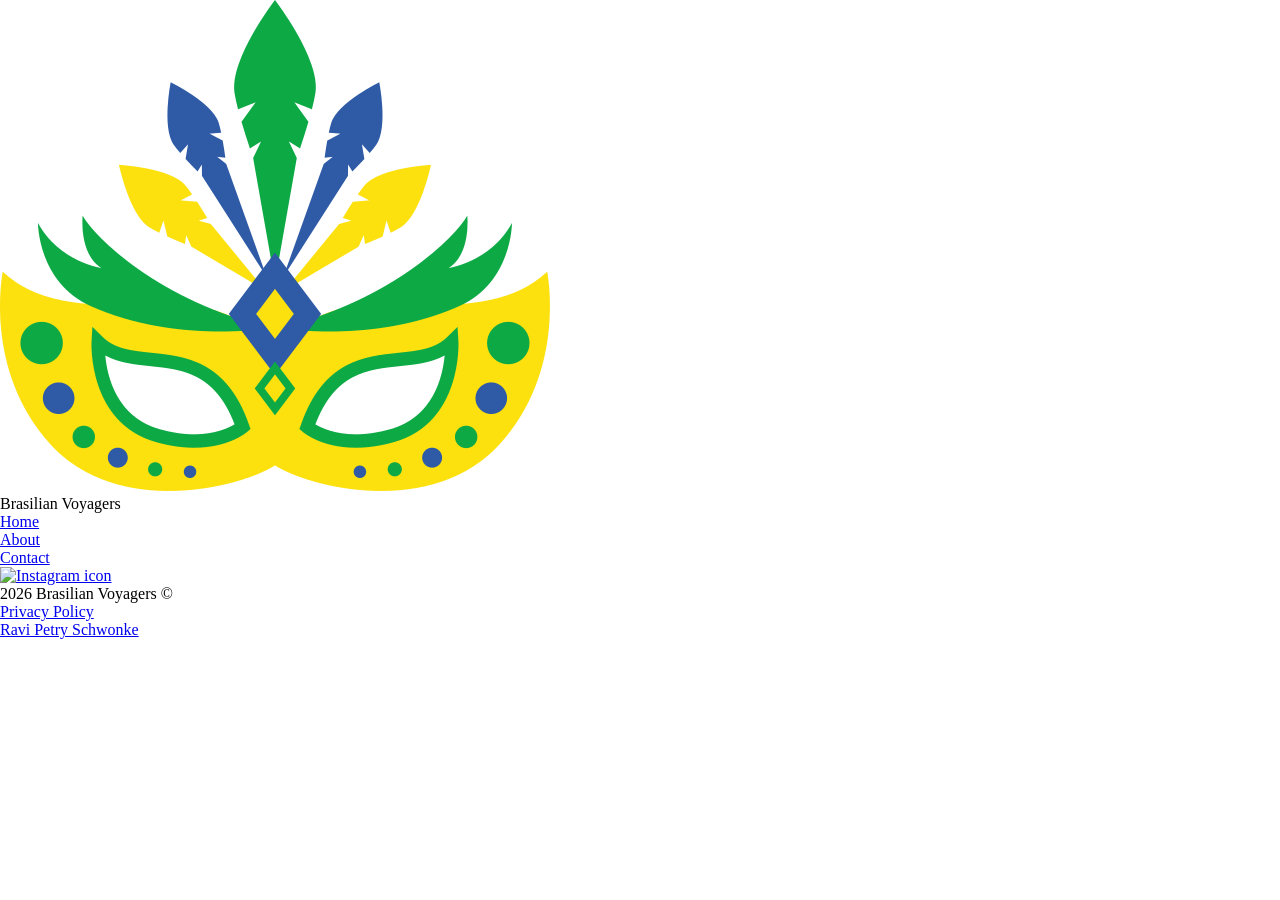
==== index.html @ da22f9ac "fix: navigation with <ul> intead of untied <a>'s" ====
<!DOCTYPE html>
<html lang="pt-BR">

<head>
  <meta charset="UTF-8">
  <meta name="viewport" content="width=device-width, initial-scale=1.0">
  <link rel="icon" type="image/png" href="./images/logo.png">
  <link rel="stylesheet" href="style.css">
  <title>Brasilian Voyagers</title>
</head>

<body>
  <header>
    <div>
      <img src="images/logo.png" alt="Brasilian Voyagers logo">
      <p>Bra<span>s</span>ilian Voyagers</p>
    </div>
    <nav>
      <ul>
        <li><a href="index.html">Home</a></li>
        <li><a href="about.html">About</a></li>
        <li><a href="contact.html">Contact</a></li>
      </ul>
    </nav>
    <a href="https://www.instagram.com/"><img src="images/instagram-icon.png" alt="Instagram icon"></a>
  </header>

  <main>

  </main>

  <footer>
    <ul>
      <li>2026 Brasilian Voyagers &copy;</li>
      <li><a href="#">Privacy Policy</a></li>
      <li><a href="https://github.com/Ravii-873">Ravi Petry Schwonke</a></li>
    </ul>
  </footer>
</body>

</html>
---- style.css ----
:root {
  --green-forest-50: #f0f4f1;
  --green-forest-100: #dce7df;
  --green-forest-200: #b9cebe;
  --green-forest-300: #8fae96;
  --green-forest-400: #64886e;
  --green-forest-500: #476b51;
  --green-forest-600: #36533f;
  --green-forest-700: #2b4232;
  --green-forest-800: #233529;
  --green-forest-900: #1d2c23;
  --green-forest-950: #101914;

  --green-water-50: #f0f7f5;
  --green-water-100: #d8ede6;
  --green-water-200: #b3dbcc;
  --green-water-300: #82c1ab;
  --green-water-400: #52a286;
  --green-water-500: #38876c;
  --green-water-600: #296d54;
  --green-water-700: #235744;
  --green-water-800: #1e4637;
  --green-water-900: #19392e;
  --green-water-950: #0e221b;

  --blue-soft-50: #f2f6f9;
  --blue-soft-100: #e2ebf2;
  --blue-soft-200: #cbdbe7;
  --blue-soft-300: #a8c5d8;
  --blue-soft-400: #7da7c4;
  --blue-soft-500: #5c8bb0;
  --blue-soft-600: #486f92;
  --blue-soft-700: #3d5c78;
  --blue-soft-800: #354d63;
  --blue-soft-900: #2e4153;
  --blue-soft-950: #1d2a36;

  --yellow-burnt-50: #fdfbf4;
  --yellow-burnt-100: #f9f4e3;
  --yellow-burnt-200: #f2e5c4;
  --yellow-burnt-300: #e6cf9a;
  --yellow-burnt-400: #d4b36c;
  --yellow-burnt-500: #bf9847;
  --yellow-burnt-600: #a37d36;
  --yellow-burnt-700: #84622e;
  --yellow-burnt-800: #6e5129;
  --yellow-burnt-900: #5d4527;
  --yellow-burnt-950: #342514;
}

* {
    padding: 0;
    margin: 0;
    box-sizing: border-box;
}
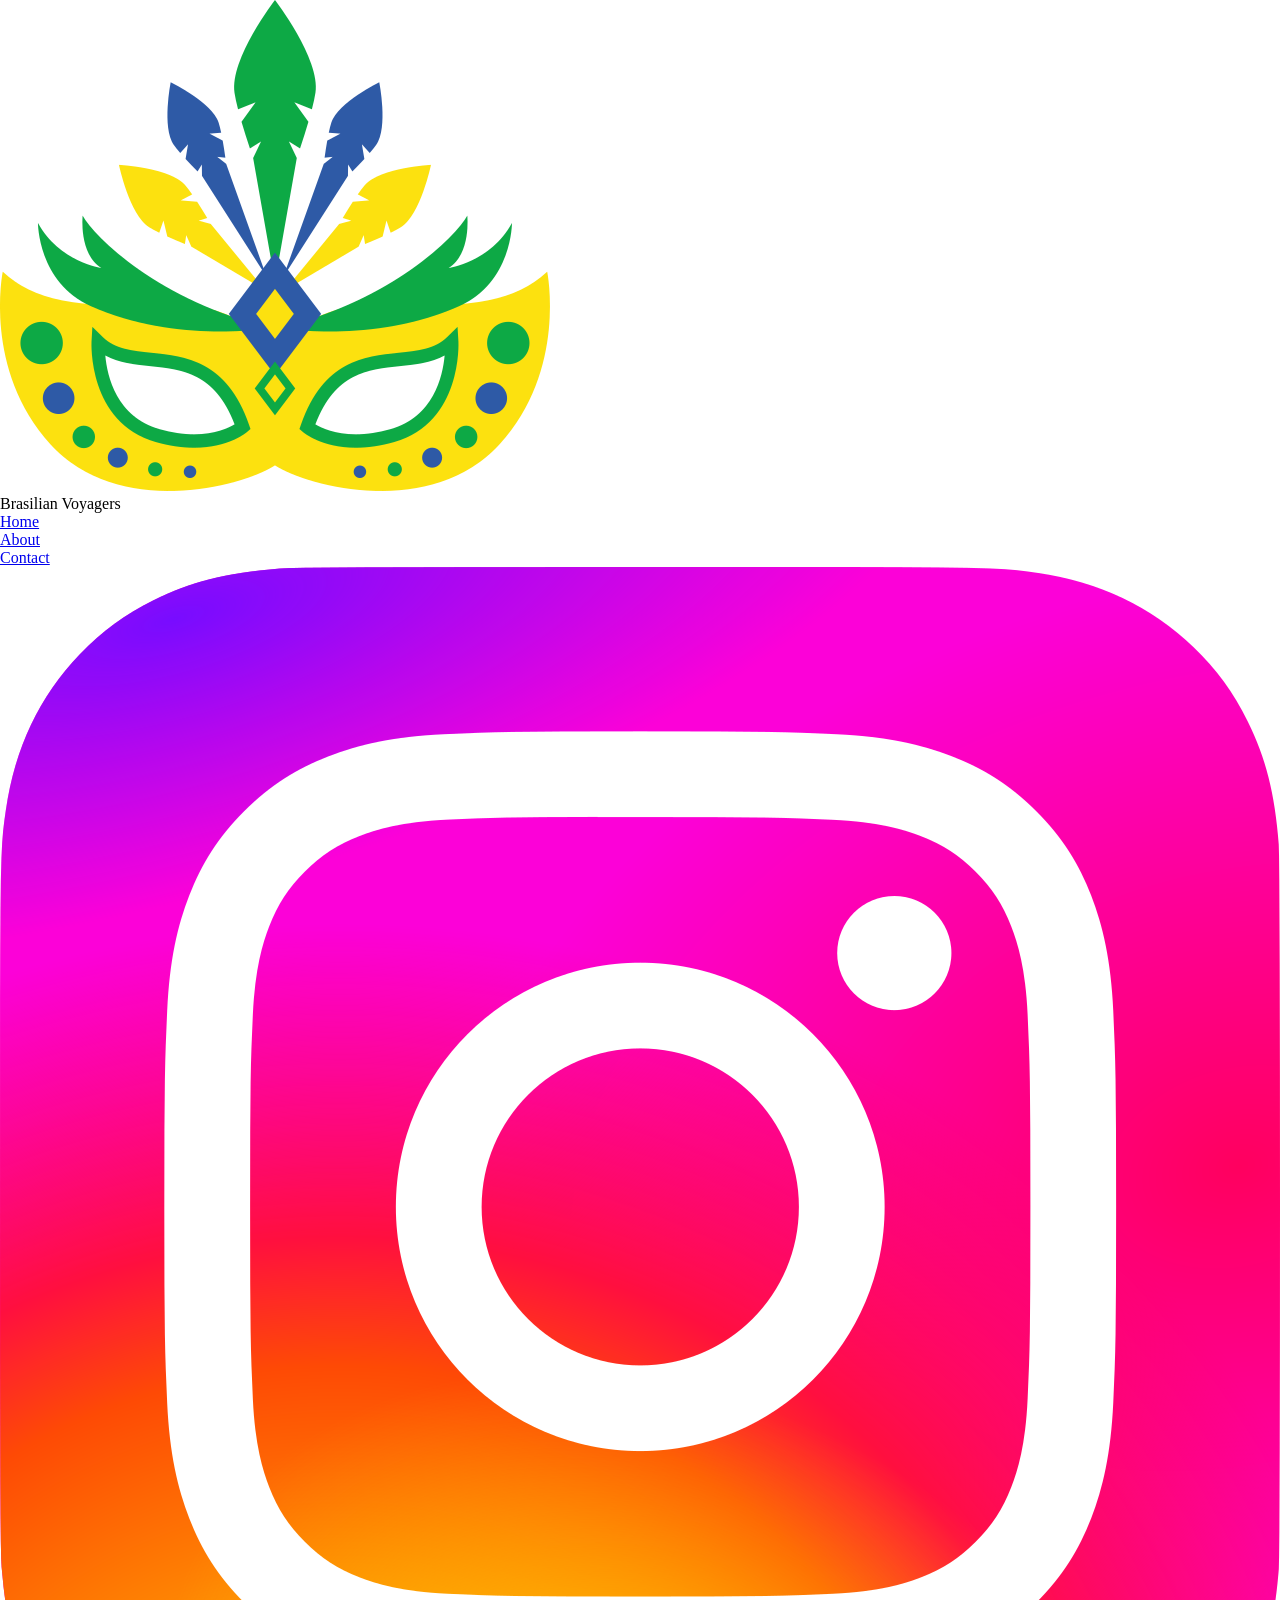
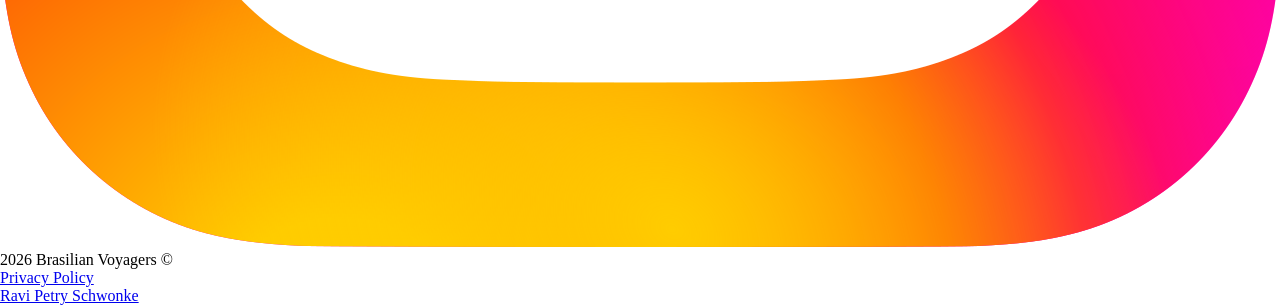
==== commit e672b56b: "fix: swap instagram-icon with a transparent bg one" ====
--- a/index.html
+++ b/index.html
@@ -22,7 +22,7 @@
         <li><a href="contact.html">Contact</a></li>
       </ul>
     </nav>
-    <a href="https://www.instagram.com/"><img src="images/instagram-icon.png" alt="Instagram icon"></a>
+    <a href="https://www.instagram.com/"><img src="images/instagram-icon.webp" alt="Instagram icon"></a>
   </header>
 
   <main>
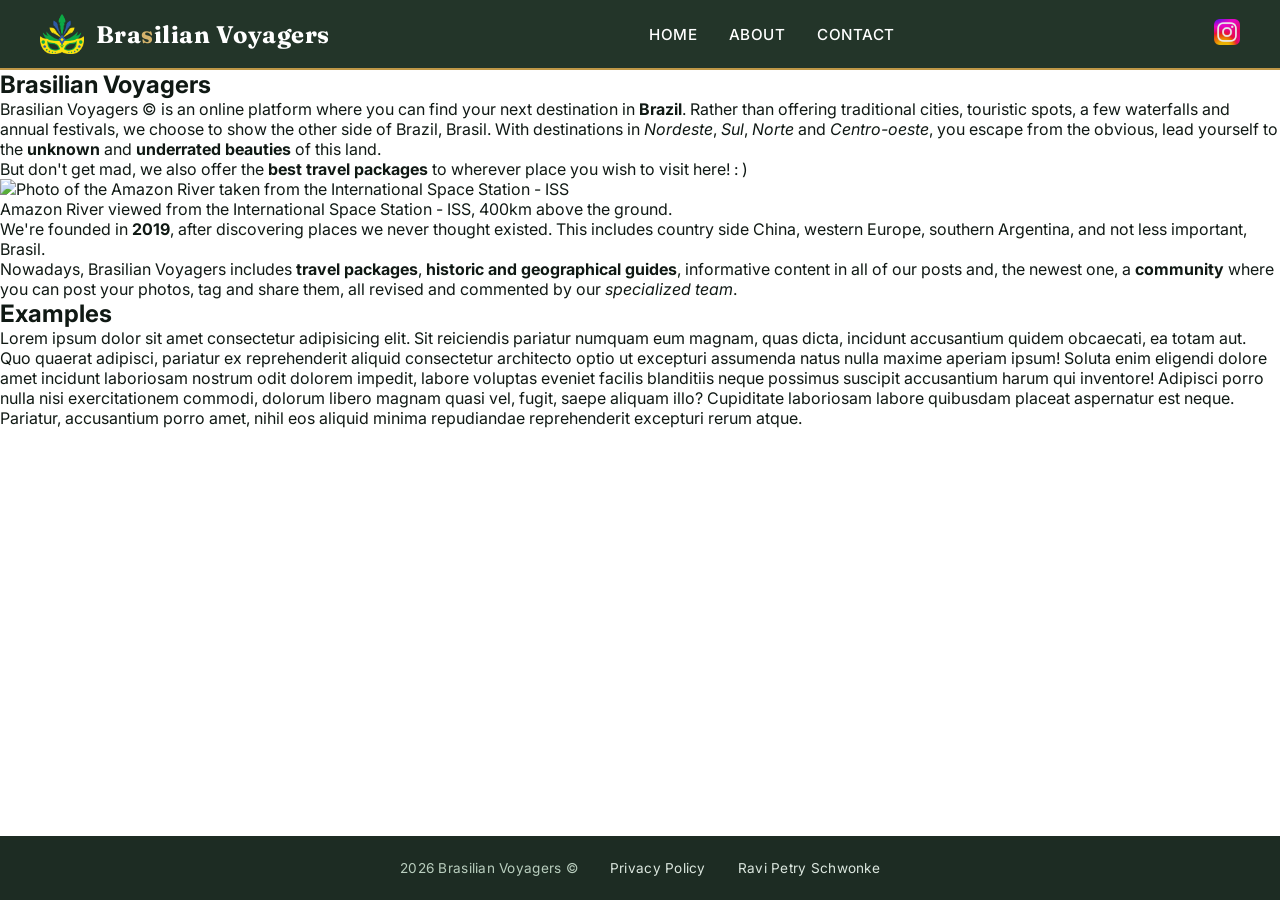
==== commit 3a7386ba: "feat: add present section" ====
--- a/index.html
+++ b/index.html
@@ -11,29 +11,76 @@
 
 <body>
   <header>
-    <div>
+    <div class="header-logo">
       <img src="images/logo.png" alt="Brasilian Voyagers logo">
       <p>Bra<span>s</span>ilian Voyagers</p>
     </div>
     <nav>
-      <ul>
+      <ul class="nav-ul">
         <li><a href="index.html">Home</a></li>
         <li><a href="about.html">About</a></li>
         <li><a href="contact.html">Contact</a></li>
       </ul>
     </nav>
-    <a href="https://www.instagram.com/"><img src="images/instagram-icon.webp" alt="Instagram icon"></a>
+    <!-- This link would redirect to the company's Instagram account -->
+    <a href="https://www.instagram.com/" target="_blank" rel="noopener"><img class="head-ig-icon"
+        src="images/instagram-icon.webp" alt="Instagram icon"></a>
   </header>
 
   <main>
+    <section id="what-is">
+      <h1>Bra<span>s</span>ilian Voyagers</h1>
+      <p>
+        Bra<span>s</span>ilian Voyagers &copy; is an online platform where you can find your next destination in
+        <strong>Brazil</strong>.
+        Rather than offering traditional cities, touristic spots, a few waterfalls and annual festivals,
+        we choose to show the other side of Brazil, Bra<span>s</span>il.
+        With destinations in <em>Nordeste</em>, <em>Sul</em>, <em>Norte</em> and <em>Centro-oeste</em>,
+        you escape from the obvious, lead yourself to the <strong>unknown</strong> and <strong>underrated
+          beauties</strong> of this land.
+      </p>
+      <p>
+        But don't get mad, we also offer the <strong>best travel packages</strong> to wherever place you
+        wish to visit here! : &#41;
+      </p>
+      <div id="amazon-river-div">
+        <img src="images/Amazon-River-1.jpg"
+          alt="Photo of the Amazon River taken from the International Space Station - ISS">
+        <p>Amazon River viewed from the International Space Station - ISS, 400km above the ground.</p>
+      </div>
+      <p>
+        We're founded in <strong>2019</strong>, after discovering places we never thought existed.
+        This includes country side China, western Europe, southern Argentina, and not less important,
+        Bra<span>s</span>il.
+      </p>
+      <p>
+        Nowadays, Bra<span>s</span>ilian Voyagers includes <strong>travel packages</strong>, <strong>historic
+          and geographical guides</strong>,
+        informative content in all of our posts and, the newest one, a <strong>community</strong> where you can post
+        your photos,
+        tag and share them, all revised and commented by our <em>specialized team</em>.
+      </p>
+    </section>
 
+    <section id="examples">
+      <h2>Examples</h2>
+      <p>Lorem ipsum dolor sit amet consectetur adipisicing elit. Sit reiciendis pariatur numquam eum magnam, quas
+        dicta, incidunt accusantium quidem obcaecati, ea totam aut. Quo quaerat adipisci, pariatur ex reprehenderit
+        aliquid consectetur architecto optio ut excepturi assumenda natus nulla maxime aperiam ipsum! Soluta enim
+        eligendi dolore amet incidunt laboriosam nostrum odit dolorem impedit, labore voluptas eveniet facilis
+        blanditiis neque possimus suscipit accusantium harum qui inventore! Adipisci porro nulla nisi exercitationem
+        commodi, dolorum libero magnam quasi vel, fugit, saepe aliquam illo? Cupiditate laboriosam labore quibusdam
+        placeat aspernatur est neque. Pariatur, accusantium porro amet, nihil eos aliquid minima repudiandae
+        reprehenderit excepturi rerum atque.</p>
+    </section>
   </main>
 
   <footer>
-    <ul>
+    <ul class="footer-ul">
       <li>2026 Brasilian Voyagers &copy;</li>
-      <li><a href="#">Privacy Policy</a></li>
-      <li><a href="https://github.com/Ravii-873">Ravi Petry Schwonke</a></li>
+      <!-- This would be a link to the company's privacy policy -->
+      <li><a href="#" target="_blank" rel="noopener">Privacy Policy</a></li>
+      <li><a href="https://github.com/Ravii-873" target="_blank" rel="noopener">Ravi Petry Schwonke</a></li>
     </ul>
   </footer>
 </body>
--- a/style.css
+++ b/style.css
@@ -1,4 +1,9 @@
+@import url('https://fonts.googleapis.com/css2?family=Fraunces:ital,opsz,wght@0,9..144,300..900;1,9..144,300..900&family=Inter:wght@400;500;600;700&display=swap');
+
 :root {
+  --font-display: "Fraunces", "Georgia", "Times New Roman", serif;
+  --font-body: "Inter", "Segoe UI", system-ui, -apple-system, sans-serif;
+
   --green-forest-50: #f0f4f1;
   --green-forest-100: #dce7df;
   --green-forest-200: #b9cebe;
@@ -49,7 +54,134 @@
 }
 
 * {
-    padding: 0;
-    margin: 0;
-    box-sizing: border-box;
+  padding: 0;
+  margin: 0;
+  box-sizing: border-box;
+}
+
+html {
+  height: 100%;
+}
+
+body {
+  display: flex;
+  flex-direction: column;
+  height: 100%;
+  font-family: var(--font-body);
+  color: var(--green-forest-950);
+}
+
+a {
+  text-decoration: none;
+  color: inherit;
+  transition: all 0.2s ease-in-out;
+}
+
+a:hover {
+  border-bottom-color: var(--yellow-burnt-400) !important;
+}
+
+ul {
+  list-style: none;
+}
+
+header {
+  display: flex;
+  align-items: center;
+  justify-content: space-between;
+  gap: 2rem;
+  width: 100%;
+  padding: 0.75rem 2.5rem;
+  background-color: var(--green-forest-800);
+  color: #ffffff;
+  border-bottom: 2px solid var(--yellow-burnt-500);
+}
+
+header div {
+  display: flex;
+  align-items: center;
+  gap: 0.75rem;
+}
+
+header img {
+  height: 44px;
+  width: 44px;
+  object-fit: contain;
+}
+
+.header-logo p {
+  font-family: var(--font-display);
+  font-weight: 700;
+  font-size: 1.5rem;
+  letter-spacing: 0.02em;
+  color: #ffffff;
+}
+
+.header-logo p span {
+  color: var(--yellow-burnt-400);
+}
+
+.nav-ul {
+  display: flex;
+  gap: 2rem;
+}
+
+.nav-ul a {
+  font-family: var(--font-body);
+  font-weight: 500;
+  font-size: 0.95rem;
+  letter-spacing: 0.03em;
+  text-transform: uppercase;
+  padding-bottom: 0.25rem;
+  border-bottom: 1px solid transparent;
+  transition: all 0.2s ease-in-out;
+}
+
+.head-ig-icon {
+  height: 26px;
+  width: 26px;
+  opacity: 0.9;
+  transition: all 0.2s ease-in-out;
+}
+
+.head-ig-icon:hover {
+  opacity: 1;
+}
+
+
+
+
+
+footer {
+  width: 100%;
+  padding: 1.5rem 2.5rem;
+  margin-top: auto;
+  background-color: var(--green-forest-900);
+  color: #ffffff;
+}
+
+.footer-ul {
+  display: flex;
+  align-items: center;
+  justify-content: center;
+  gap: 2rem;
+  flex-wrap: wrap;
+}
+
+.footer-ul li {
+  font-family: var(--font-body);
+  font-size: 0.85rem;
+  font-weight: 400;
+  color: var(--green-forest-200);
+  letter-spacing: 0.02em;
+}
+
+.footer-ul a {
+  color: var(--green-forest-100);
+  border-bottom: 1px solid transparent;
+  transition: all 0.2s ease-in-out;
+}
+
+.footer-ul a:hover {
+  color: #ffffff;
 }
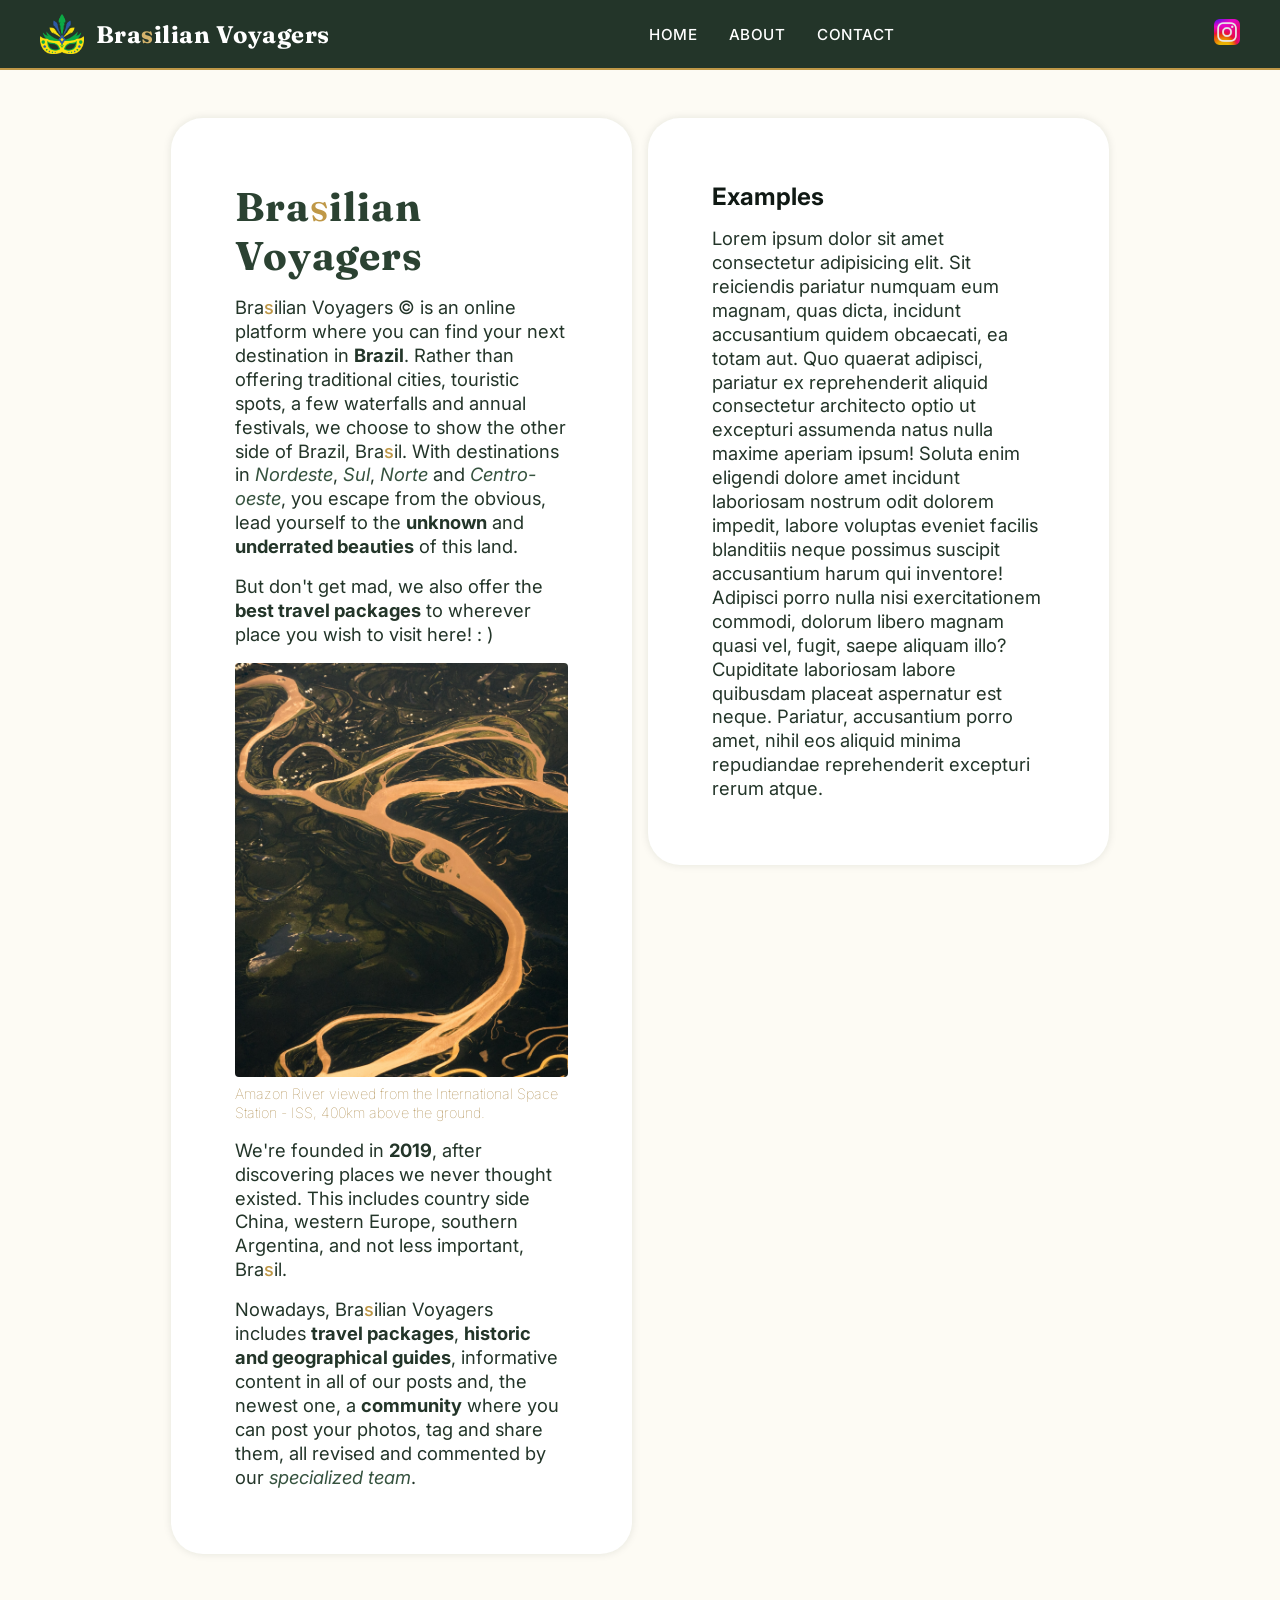
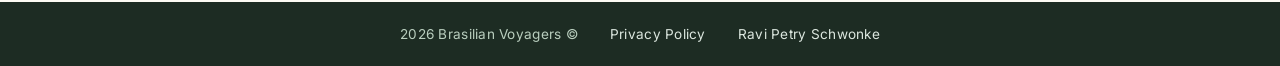
==== commit 8456fdf1: "fix: change amazon river image's name" ====
--- a/index.html
+++ b/index.html
@@ -44,7 +44,7 @@
         wish to visit here! : &#41;
       </p>
       <div id="amazon-river-div">
-        <img src="images/Amazon-River-1.jpg"
+        <img src="images/amazon-river.jpg"
           alt="Photo of the Amazon River taken from the International Space Station - ISS">
         <p>Amazon River viewed from the International Space Station - ISS, 400km above the ground.</p>
       </div>
--- a/style.css
+++ b/style.css
@@ -67,6 +67,7 @@
   display: flex;
   flex-direction: column;
   height: 100%;
+  background-color: var(--yellow-burnt-50);
   font-family: var(--font-body);
   color: var(--green-forest-950);
 }
@@ -79,6 +80,10 @@
 
 a:hover {
   border-bottom-color: var(--yellow-burnt-400) !important;
+}
+
+p {
+  color: var(--green-forest-800);
 }
 
 ul {
@@ -109,7 +114,8 @@
   object-fit: contain;
 }
 
-.header-logo p {
+.header-logo p,
+#what-is h1 {
   font-family: var(--font-display);
   font-weight: 700;
   font-size: 1.5rem;
@@ -117,7 +123,8 @@
   color: #ffffff;
 }
 
-.header-logo p span {
+.header-logo p span,
+#what-is h1 span {
   color: var(--yellow-burnt-400);
 }
 
@@ -148,9 +155,193 @@
   opacity: 1;
 }
 
-
-
-
+main {
+  display: flex;
+  align-items: flex-start;
+  justify-content: center;
+  gap: 1rem;
+  margin: 3rem 5%;
+}
+
+#what-is,
+#examples,
+#contact {
+  display: flex;
+  flex-direction: column;
+  gap: 1rem;
+  width: 40%;
+  min-height: 80dvh;
+  padding: 4rem;
+  border-radius: 2rem;
+  background-color: white;
+  box-shadow: 0 0 8px rgba(16, 25, 20, 0.1);
+}
+
+#what-is h1,
+#contact h1 {
+  font-family: var(--font-display);
+  font-size: 2.5rem;
+  font-weight: 700;
+  color: var(--green-forest-700);
+}
+
+#what-is h1 span,
+#what-is p span {
+  color: var(--yellow-burnt-500);
+  font-weight: 500;
+}
+
+#what-is p,
+#examples p {
+  font-size: 1.15rem;
+  line-height: 1.3;
+}
+
+#what-is p strong {
+  font-weight: 700;
+  color: var(--green-forest-800);
+}
+
+#what-is p em {
+  font-style: italic;
+  color: var(--green-forest-600);
+}
+
+#amazon-river-div {
+  display: flex;
+  flex-direction: column;
+  gap: 0.5rem;
+  max-width: 100%;
+}
+
+#amazon-river-div img {
+  max-width: 100%;
+  border-radius: 0.25rem;
+}
+
+#amazon-river-div p {
+  font-size: 0.9rem;
+  font-weight: 100;
+  color: var(--yellow-burnt-600);
+}
+
+/* #examples {
+
+} */
+
+#contact {
+  width: 100%;
+  max-width: 50rem;
+  min-height: auto;
+}
+
+#contact-form {
+  display: flex;
+  flex-direction: column;
+  gap: 1.5rem;
+}
+
+.input {
+  display: flex;
+  flex-direction: column;
+  gap: 0.5rem;
+}
+
+.input label {
+  font-size: 1rem;
+  font-weight: 600;
+  letter-spacing: 0.07rem;
+  color: var(--green-forest-800);
+}
+
+.input input[type="text"],
+.input input[type="email"],
+.input textarea {
+  width: 100%;
+  padding: 0.8rem 1rem;
+  border: 1px solid var(--green-forest-200);
+  border-radius: 0.5rem;
+  background-color: rgba(240, 244, 241, 0.5);
+  font: inherit;
+  font-size: 1.05rem;
+  color: var(--green-forest-950);
+  transition: all 0.2s ease-in-out;
+}
+
+.input textarea {
+  min-height: 10rem;
+  resize: vertical;
+}
+
+.input input::placeholder,
+.input textarea::placeholder {
+  color: var(--green-forest-300);
+}
+
+.input input[type="text"]:focus,
+.input input[type="email"]:focus,
+.input textarea:focus {
+  outline: none;
+  border-color: var(--green-forest-500);
+  box-shadow: 0 0 0 3px rgba(71, 107, 81, 0.2);
+}
+
+.input-checkbox {
+  flex-direction: row;
+  align-items: center;
+  gap: 0.75rem;
+}
+
+.input-checkbox input {
+  flex-shrink: 0;
+  width: 1.1rem;
+  height: 1.1rem;
+  margin-top: 0.15rem;
+  accent-color: var(--green-forest-700);
+  cursor: pointer;
+}
+
+.input-checkbox label {
+  padding-top: 0.25rem;
+  font-size: 0.9rem;
+  font-weight: 400;
+  line-height: 1.3;
+}
+
+.input-checkbox label a {
+  border-bottom: 1px solid var(--yellow-burnt-400);
+  color: var(--yellow-burnt-700);
+  transition: all 0.1s ease-in-out;
+}
+
+.input-checkbox label a:hover {
+  color: var(--yellow-burnt-500);
+}
+
+#form-submit {
+  align-self: center;
+  width: 100%;
+  padding: 0.85rem 2.5rem;
+  border: none;
+  border-radius: 0.75rem;
+  background-color: var(--green-forest-700);
+  font: inherit;
+  font-weight: 600;
+  letter-spacing: 0.3rem;
+  text-transform: uppercase;
+  color: white;
+  cursor: pointer;
+  transition: all 0.08s ease-in-out;
+}
+
+#form-submit:hover {
+  background-color: var(--green-forest-900);
+}
+
+#form-submit:focus-visible {
+  outline: 2px solid var(--yellow-burnt-400);
+  outline-offset: 3px;
+}
 
 footer {
   width: 100%;
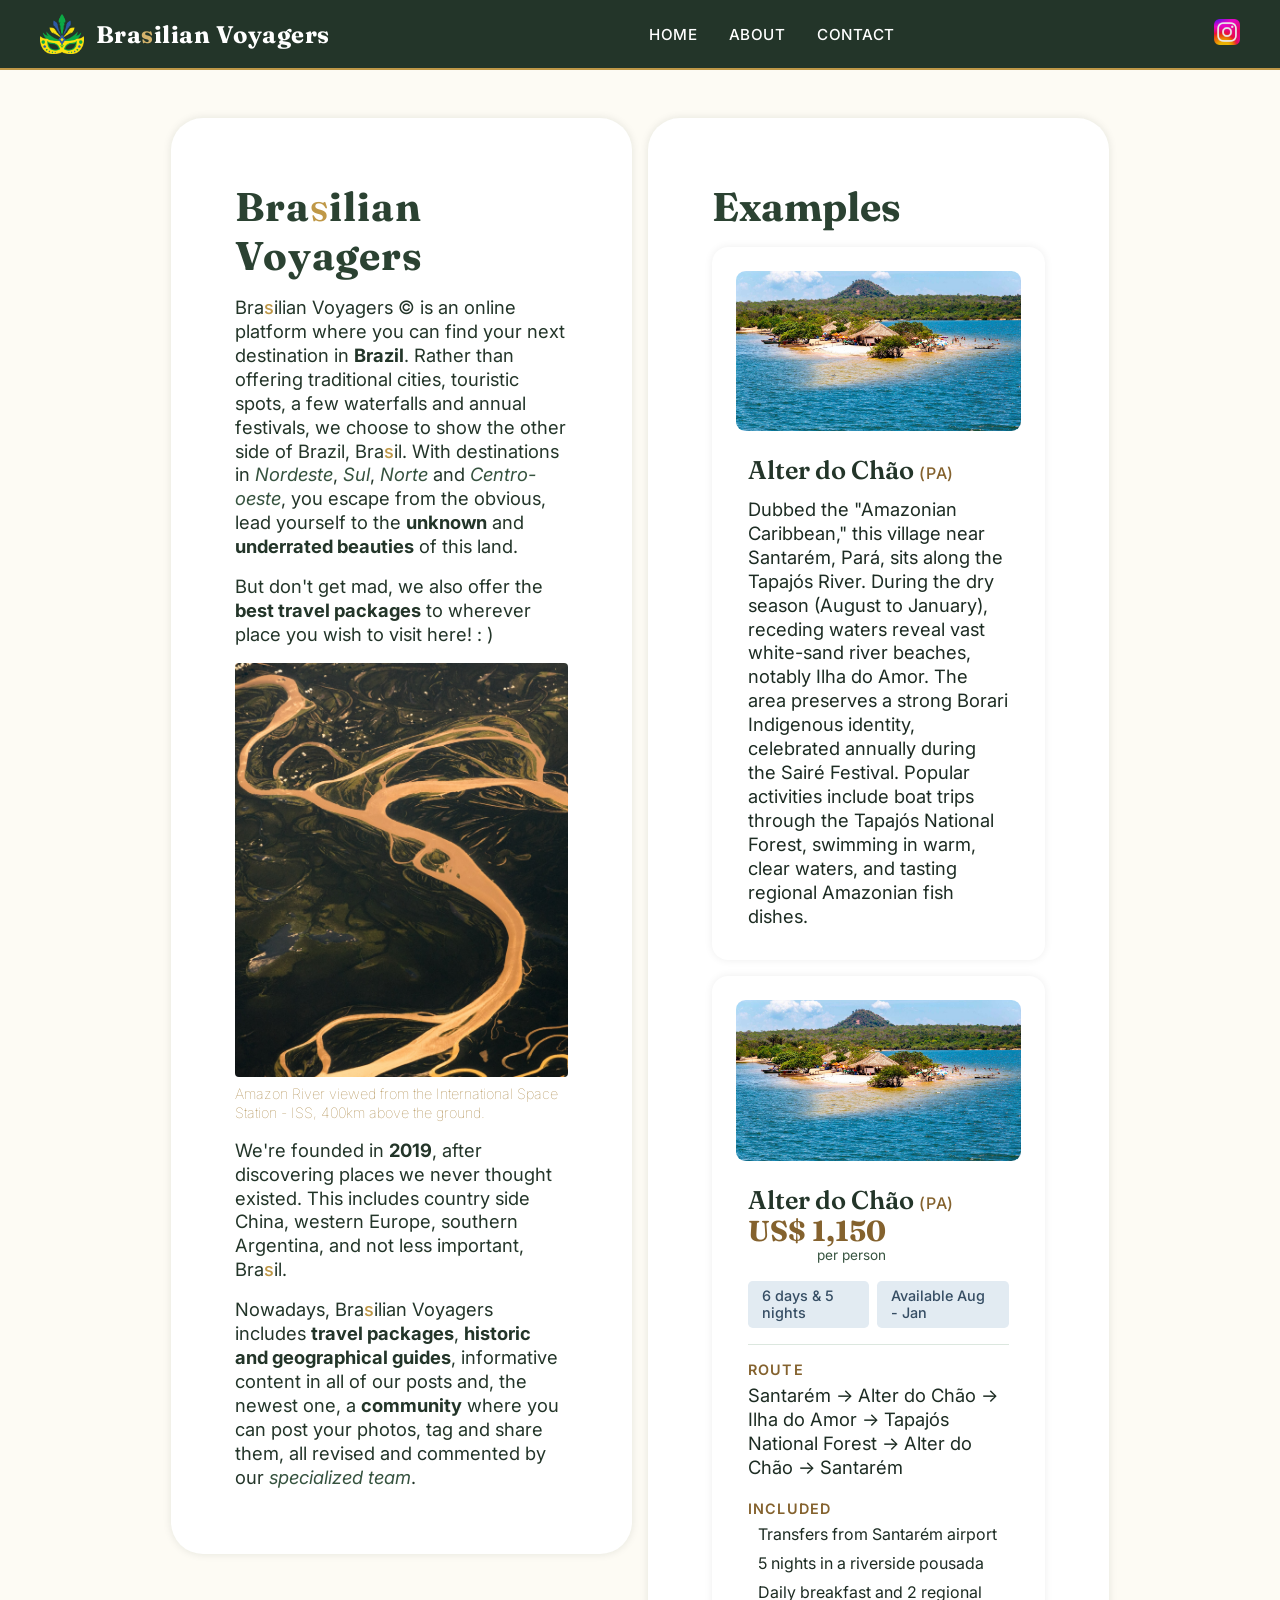
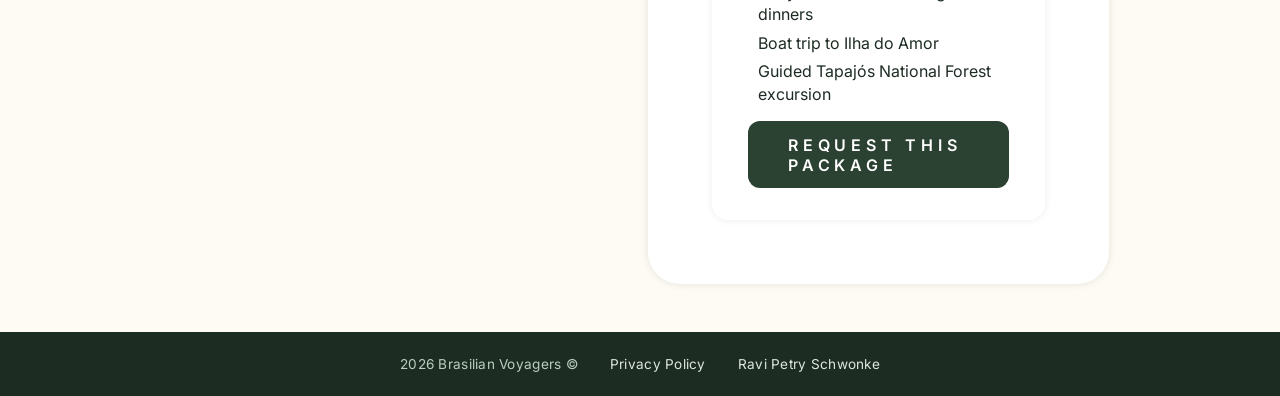
==== commit 93431551: "feat(home page): add examples" ====
--- a/index.html
+++ b/index.html
@@ -64,14 +64,51 @@
 
     <section id="examples">
       <h2>Examples</h2>
-      <p>Lorem ipsum dolor sit amet consectetur adipisicing elit. Sit reiciendis pariatur numquam eum magnam, quas
-        dicta, incidunt accusantium quidem obcaecati, ea totam aut. Quo quaerat adipisci, pariatur ex reprehenderit
-        aliquid consectetur architecto optio ut excepturi assumenda natus nulla maxime aperiam ipsum! Soluta enim
-        eligendi dolore amet incidunt laboriosam nostrum odit dolorem impedit, labore voluptas eveniet facilis
-        blanditiis neque possimus suscipit accusantium harum qui inventore! Adipisci porro nulla nisi exercitationem
-        commodi, dolorum libero magnam quasi vel, fugit, saepe aliquam illo? Cupiditate laboriosam labore quibusdam
-        placeat aspernatur est neque. Pariatur, accusantium porro amet, nihil eos aliquid minima repudiandae
-        reprehenderit excepturi rerum atque.</p>
+      <article class="place-card">
+        <img src="./images/alter-do-chao.jpg" alt="White-sand river beach on the Tapajós River at Alter do Chão">
+        <div class="place-info">
+          <h3>Alter do Chão <span>(PA)</span></h3>
+          <p>Dubbed the "Amazonian Caribbean," this village near Santarém, Pará, sits along the Tapajós River. During
+            the
+            dry season (August to January), receding waters reveal vast white-sand river beaches, notably Ilha do
+            Amor.
+            The area preserves a strong Borari Indigenous identity, celebrated annually during the Sairé Festival.
+            Popular
+            activities include boat trips through the Tapajós National Forest, swimming in warm, clear waters, and
+            tasting
+            regional Amazonian fish dishes.</p>
+        </div>
+      </article>
+      <article class="package-card">
+        <img src="./images/alter-do-chao.jpg" alt="White-sand river beach on the Tapajós River at Alter do Chão">
+        <div class="package-info">
+          <div class="package-header">
+            <h3>Alter do Chão <span>(PA)</span></h3>
+            <p class="package-price"><strong>US$ 1,150</strong><span>per person</span></p>
+          </div>
+          <ul class="package-tags">
+            <li>6 days & 5 nights</li>
+            <li class="tag-season">Available Aug - Jan</li>
+          </ul>
+          <div class="package-details">
+            <div class="package-section">
+              <h4>Route</h4>
+              <p>Santarém -> Alter do Chão -> Ilha do Amor -> Tapajós National Forest -> Alter do Chão -> Santarém</p>
+            </div>
+            <div class="package-section">
+              <h4>Included</h4>
+              <ul class="package-included">
+                <li>Transfers from Santarém airport</li>
+                <li>5 nights in a riverside pousada</li>
+                <li>Daily breakfast and 2 regional dinners</li>
+                <li>Boat trip to Ilha do Amor</li>
+                <li>Guided Tapajós National Forest excursion</li>
+              </ul>
+            </div>
+          </div>
+          <a class="package-cta" href="contact.html">Request this package</a>
+        </div>
+      </article>
     </section>
   </main>
 
--- a/style.css
+++ b/style.css
@@ -61,6 +61,7 @@
 
 html {
   height: 100%;
+  scroll-behavior: smooth;
 }
 
 body {
@@ -178,7 +179,9 @@
 }
 
 #what-is h1,
-#contact h1 {
+#examples h2,
+#contact h1,
+#about h1 {
   font-family: var(--font-display);
   font-size: 2.5rem;
   font-weight: 700;
@@ -225,9 +228,227 @@
   color: var(--yellow-burnt-600);
 }
 
-/* #examples {
-
-} */
+#about {
+  display: flex;
+  flex-direction: column;
+  align-items: center;
+  gap: 3rem;
+}
+
+.about-intro {
+  display: flex;
+  flex-direction: column;
+  align-items: center;
+  gap: 1.5rem;
+  padding-top: 1rem;
+}
+
+#about h1 {
+  text-align: center;
+}
+
+#about h1::after {
+  content: "";
+  display: block;
+  width: 4rem;
+  height: 3px;
+  margin: 1rem auto 0;
+  border-radius: 999px;
+  background-color: var(--yellow-burnt-500);
+}
+
+#nav-about ul {
+  display: flex;
+  gap: 0.75rem;
+}
+
+#nav-about ul li a {
+  display: block;
+  padding: 0.5rem 1.25rem;
+  border: 1px solid var(--blue-soft-300);
+  border-radius: 0.75rem;
+  background-color: white;
+  font-family: var(--font-body);
+  font-size: 1rem;
+  font-weight: 500;
+  letter-spacing: 0.03em;
+  color: var(--blue-soft-800);
+  transition: all 0.1s ease-in-out;
+}
+
+#nav-about ul li a:hover {
+  border-color: var(--blue-soft-800);
+  border-bottom-color: var(--blue-soft-800) !important;
+  background-color: var(--blue-soft-900);
+  color: white;
+}
+
+#about h2 {
+  font-family: var(--font-display);
+  font-size: 2rem;
+  color: var(--yellow-burnt-900);
+}
+
+main section {
+  display: flex;
+  flex-direction: column;
+  gap: 1.5rem;
+  width: 100%;
+  max-width: 50rem;
+}
+
+.places-list {
+  display: flex;
+  flex-direction: column;
+  gap: 2rem;
+}
+
+.place-card,
+.package-card {
+  display: flex;
+  flex-direction: column;
+  gap: 1.5rem;
+  padding: 1.5rem 1.5rem 2rem;
+  border-radius: 1rem;
+  background-color: white;
+  box-shadow: 0 0 8px rgba(16, 25, 20, 0.07);
+}
+
+.place-card img,
+.package-card img {
+  width: 100%;
+  aspect-ratio: 16 / 9;
+  border-radius: 0.6rem;
+  object-fit: cover;
+}
+
+.place-info,
+.package-info {
+  display: flex;
+  flex-direction: column;
+  gap: 0.75rem;
+  padding: 0 0.75rem;
+}
+
+.place-info h3,
+.package-info h3 {
+  font-family: var(--font-display);
+  font-size: 1.6rem;
+  font-weight: 600;
+  line-height: 1.2;
+  color: var(--green-forest-800);
+}
+
+.place-info h3 span,
+.package-info h3 span {
+  font-family: var(--font-body);
+  font-size: 1rem;
+  font-weight: 500;
+  letter-spacing: 0.05em;
+  color: var(--yellow-burnt-700);
+}
+
+.place-info p {
+  font-size: 1.1rem;
+  line-height: 1.55;
+  color: var(--green-forest-900);
+}
+
+#community-posts p {
+  font-size: 1.2rem;
+  border-bottom: 1px solid var(--green-forest-100);
+}
+
+.package-info {
+  gap: 1rem;
+}
+
+.package-header {
+  display: flex;
+  flex-wrap: wrap;
+  align-items: flex-start;
+  justify-content: space-between;
+}
+
+.package-price {
+  display: flex;
+  flex-direction: column;
+  align-items: flex-end;
+}
+
+.package-price strong {
+  font-family: var(--font-display);
+  font-size: 1.8rem;
+  font-weight: 700;
+  line-height: 1.1;
+  color: var(--yellow-burnt-700);
+}
+
+.package-price span {
+  font-size: 0.85rem;
+  color: var(--green-forest-600);
+}
+
+.package-tags {
+  display: flex;
+  gap: 0.5rem;
+}
+
+.package-tags li {
+  padding: 0.4rem 0.9rem;
+  border-radius: 0.3rem;
+  background-color: var(--blue-soft-100);
+  font-size: 0.9rem;
+  font-weight: 500;
+  color: var(--blue-soft-800);
+}
+
+.package-details {
+  display: flex;
+  flex-direction: column;
+  gap: 1.25rem;
+  padding-top: 1rem;
+  border-top: 1px solid var(--green-forest-100);
+}
+
+.package-section {
+  display: flex;
+  flex-direction: column;
+  gap: 0.4rem;
+}
+
+.package-section h4 {
+  font-family: var(--font-body);
+  font-size: 0.9rem;
+  font-weight: 600;
+  letter-spacing: 0.08em;
+  text-transform: uppercase;
+  color: var(--yellow-burnt-700);
+}
+
+.package-section p {
+  font-size: 1rem;
+  line-height: 1.5;
+  color: var(--green-forest-900);
+}
+
+.package-included {
+  display: flex;
+  flex-direction: column;
+  gap: 0.4rem;
+}
+
+.package-included li {
+  display: flex;
+  gap: 0.6rem;
+  font-size: 1rem;
+  line-height: 1.4;
+  color: var(--green-forest-900);
+}
+
+.package-included li::before {
+  content: " ";
+}
 
 #contact {
   width: 100%;
@@ -318,7 +539,8 @@
   color: var(--yellow-burnt-500);
 }
 
-#form-submit {
+#form-submit,
+.package-cta {
   align-self: center;
   width: 100%;
   padding: 0.85rem 2.5rem;
@@ -334,11 +556,13 @@
   transition: all 0.08s ease-in-out;
 }
 
-#form-submit:hover {
+#form-submit:hover,
+.package-cta:hover {
   background-color: var(--green-forest-900);
 }
 
-#form-submit:focus-visible {
+#form-submit:focus-visible,
+.package-cta:focus-visible {
   outline: 2px solid var(--yellow-burnt-400);
   outline-offset: 3px;
 }
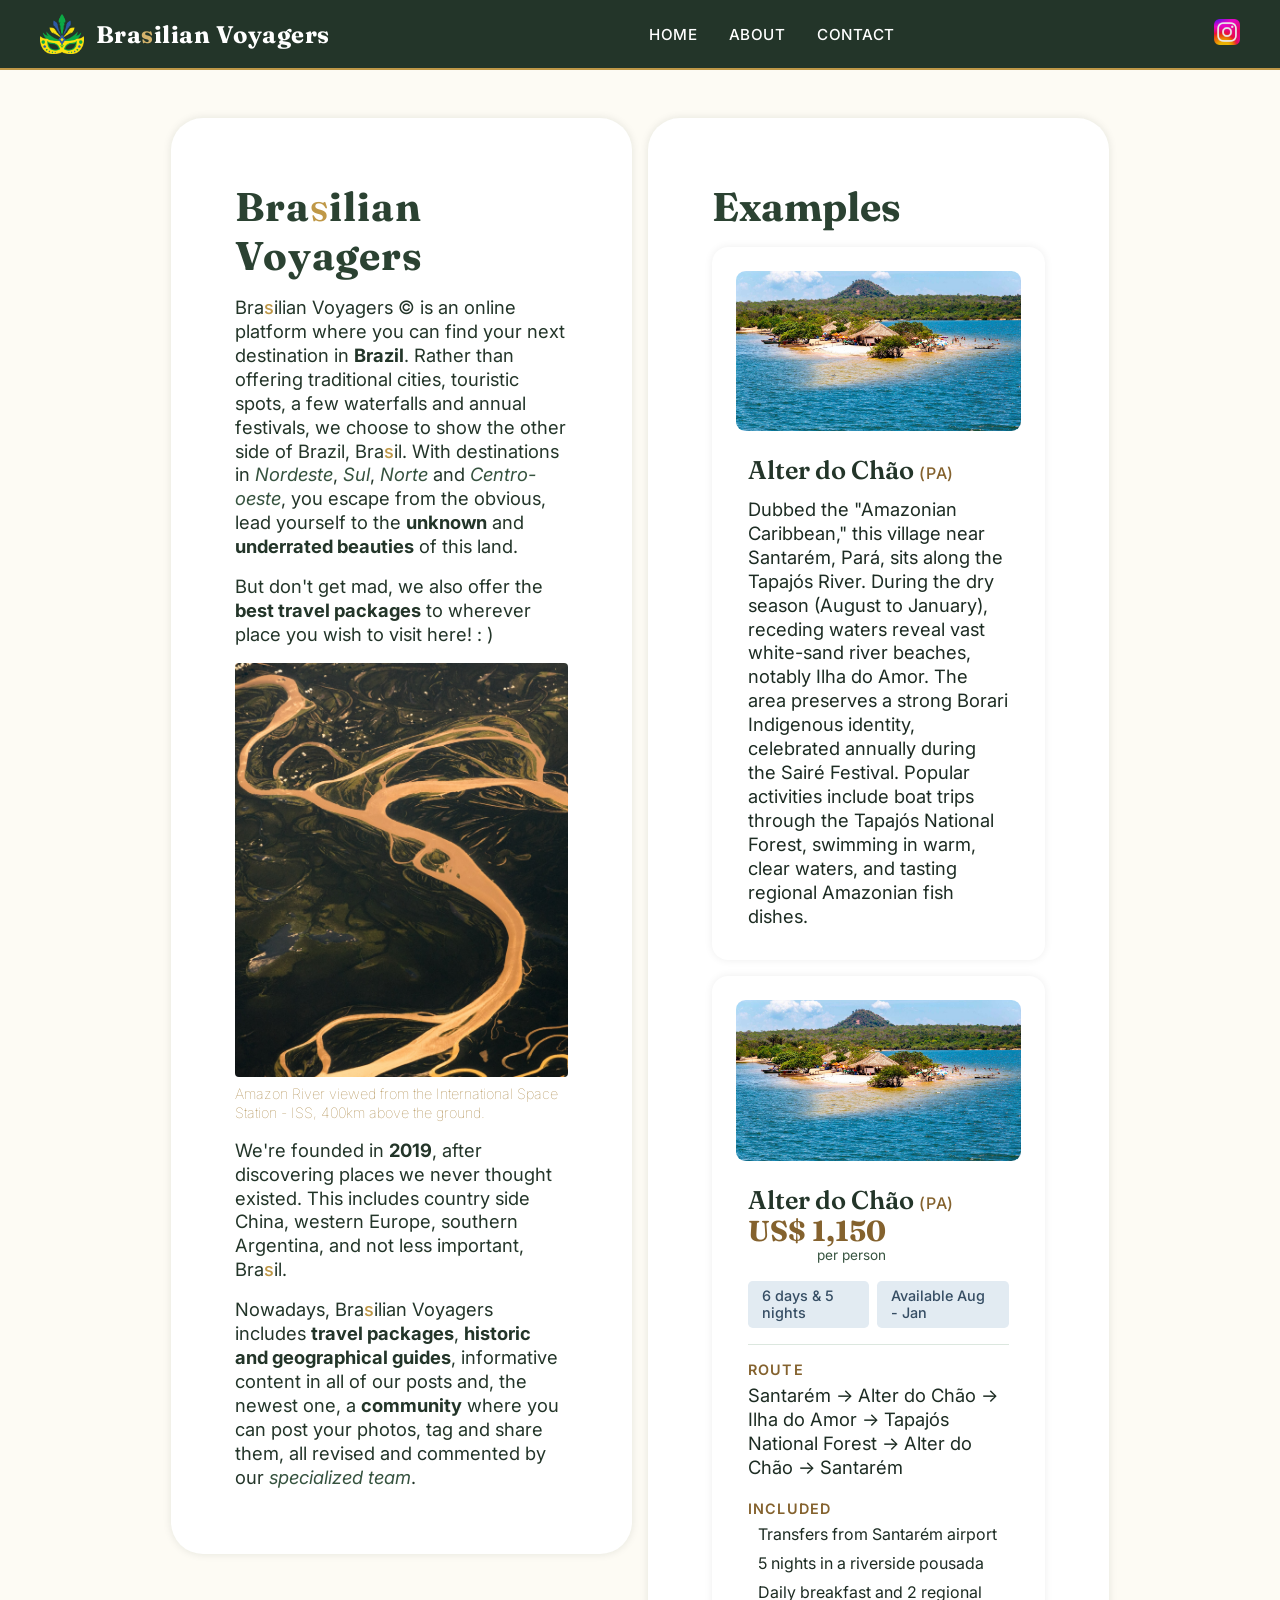
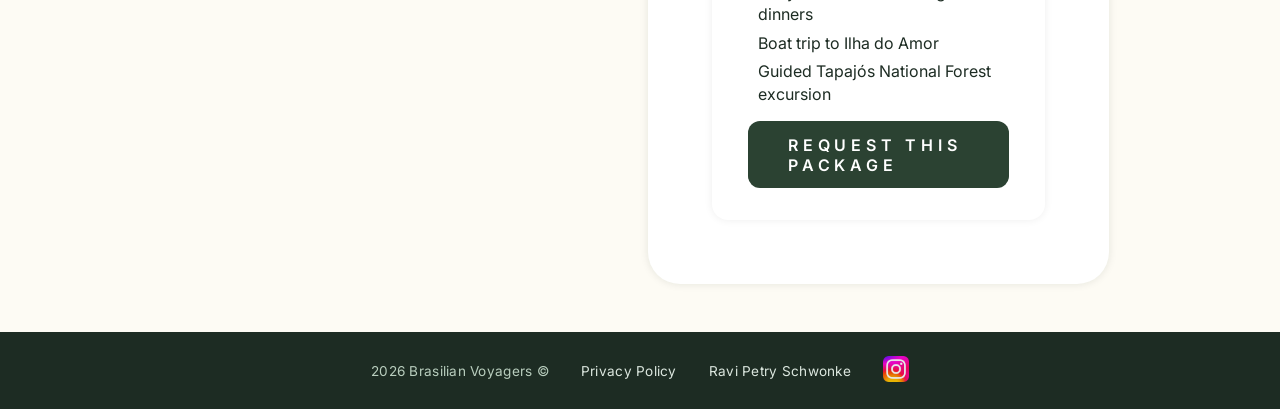
==== commit a5f23275: "feat: add footer's instagram link" ====
--- a/index.html
+++ b/index.html
@@ -118,6 +118,11 @@
       <!-- This would be a link to the company's privacy policy -->
       <li><a href="#" target="_blank" rel="noopener">Privacy Policy</a></li>
       <li><a href="https://github.com/Ravii-873" target="_blank" rel="noopener">Ravi Petry Schwonke</a></li>
+      <li class="footer-ig">
+        <!-- This link would redirect to the company's Instagram account -->
+        <a href="https://www.instagram.com/" target="_blank" rel="noopener"><img class="head-ig-icon"
+            src="images/instagram-icon.webp" alt="Instagram icon"></a>
+      </li>
     </ul>
   </footer>
 </body>
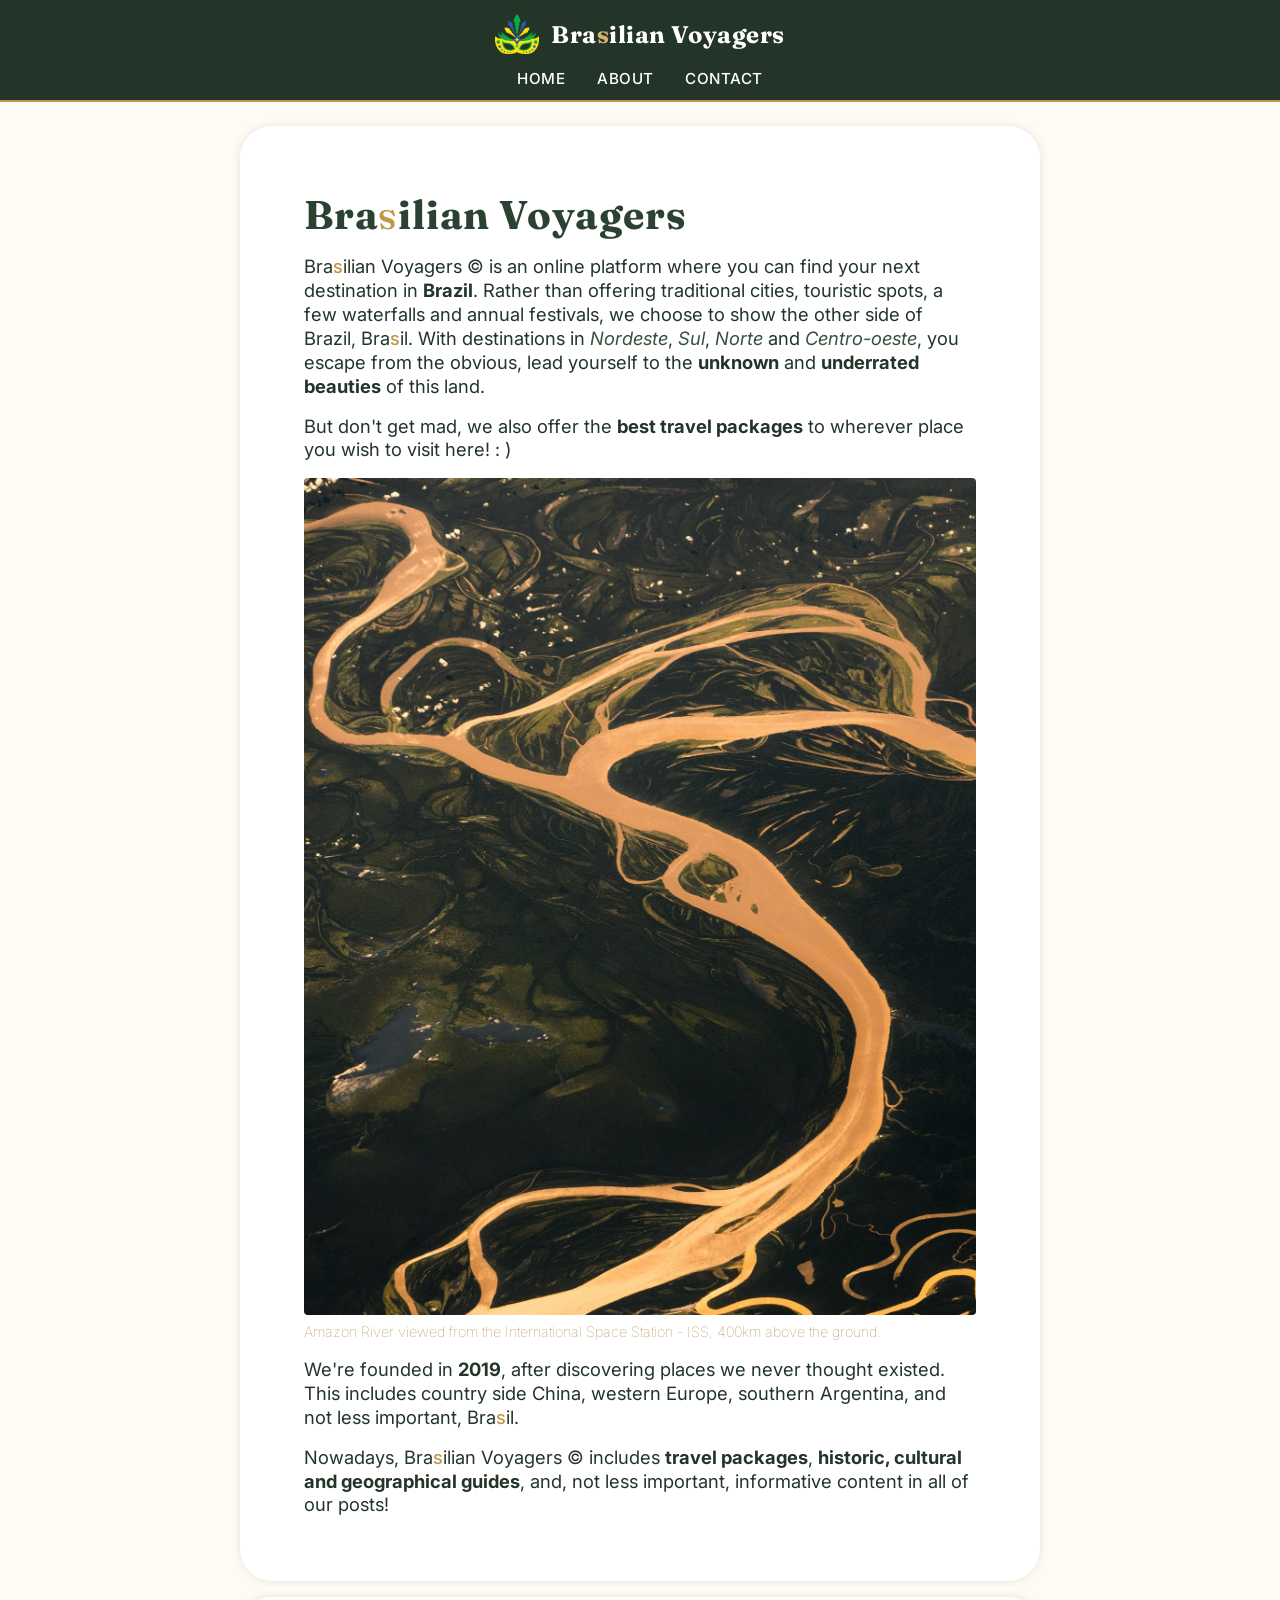
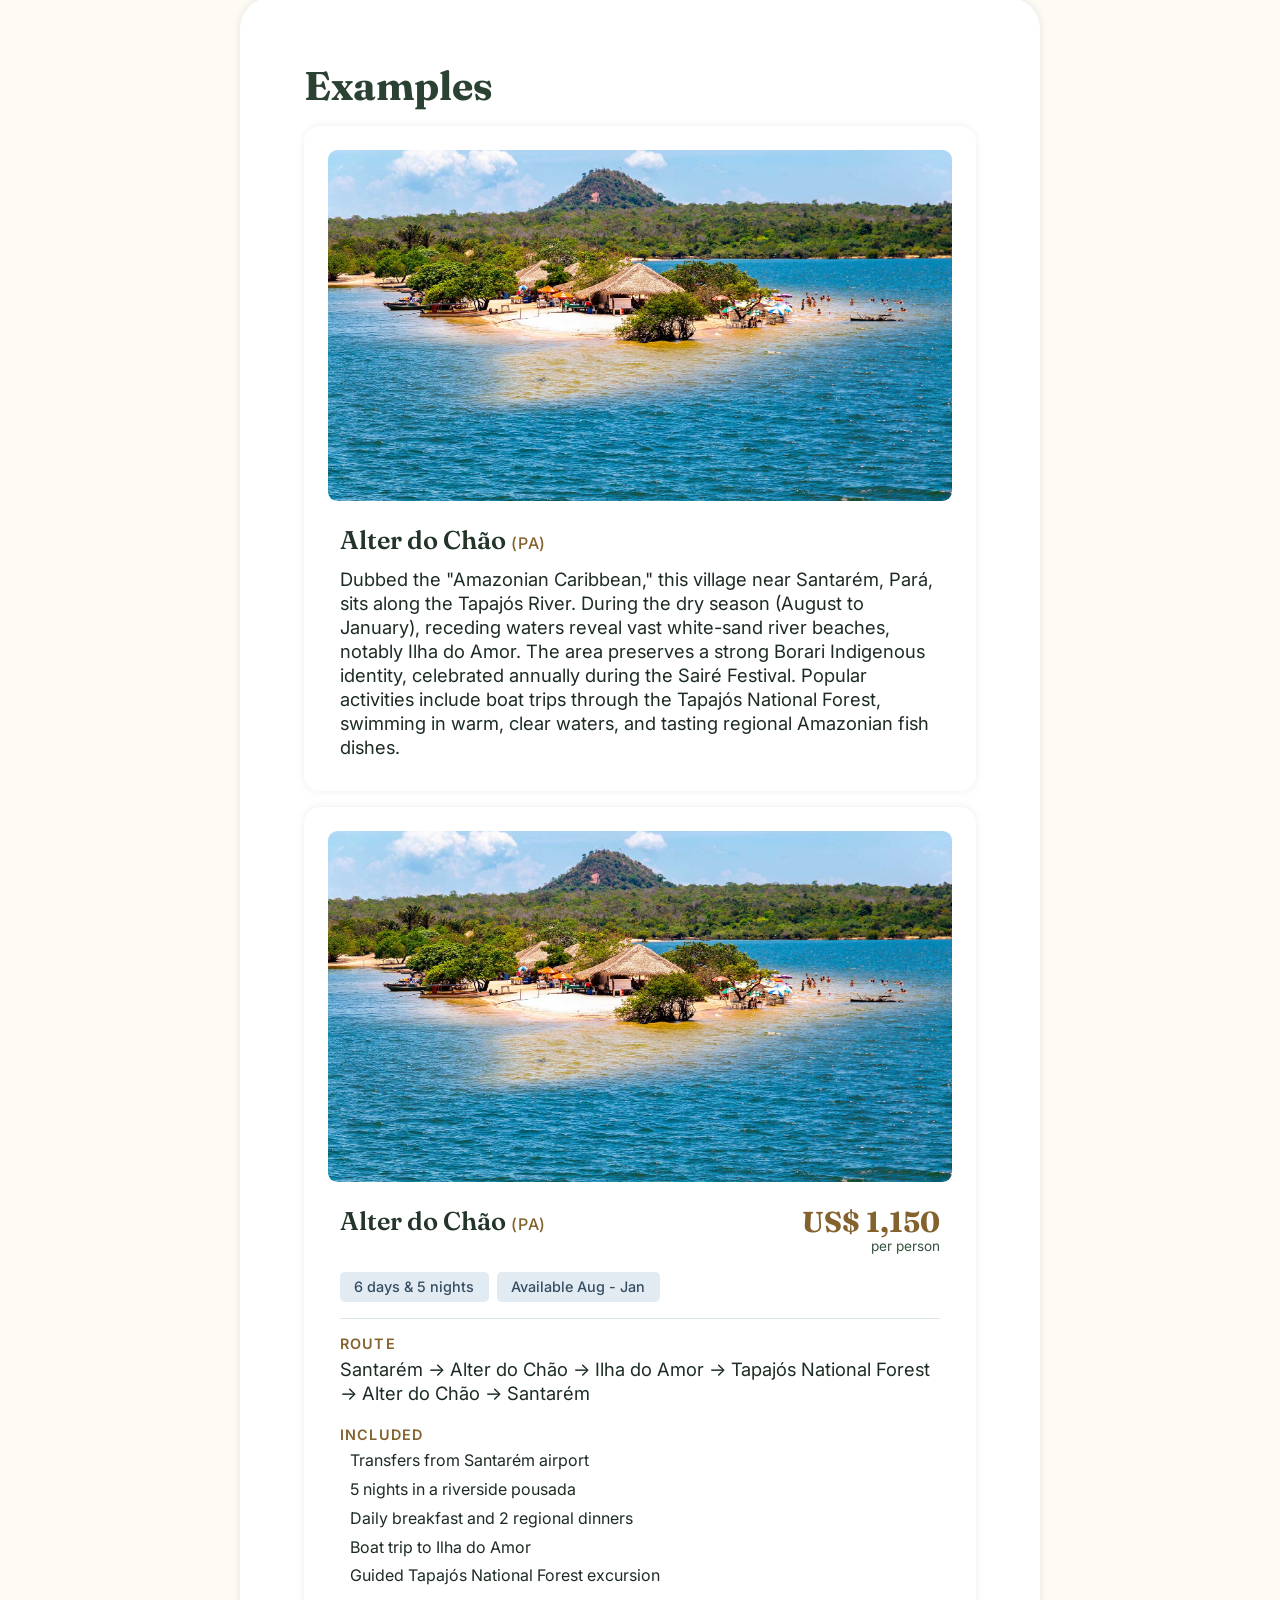
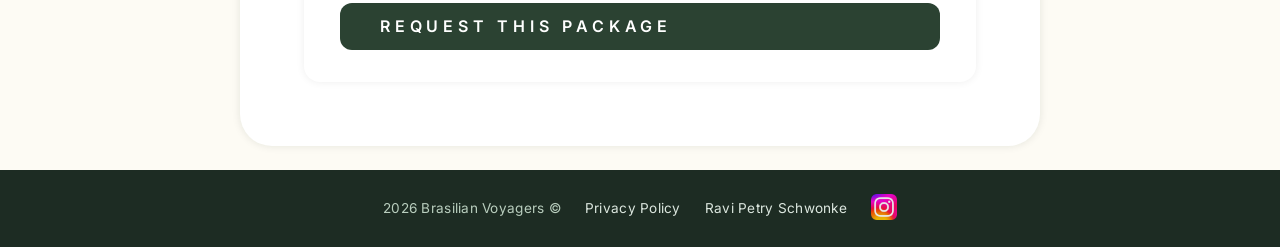
==== commit 2cdd3aac: "fix: remove community posts section and references" ====
--- a/index.html
+++ b/index.html
@@ -54,11 +54,9 @@
         Bra<span>s</span>il.
       </p>
       <p>
-        Nowadays, Bra<span>s</span>ilian Voyagers includes <strong>travel packages</strong>, <strong>historic
-          and geographical guides</strong>,
-        informative content in all of our posts and, the newest one, a <strong>community</strong> where you can post
-        your photos,
-        tag and share them, all revised and commented by our <em>specialized team</em>.
+        Nowadays, Bra<span>s</span>ilian Voyagers &copy; includes <strong>travel packages</strong>, <strong>historic,
+          cultural and geographical guides</strong>,
+        and, not less important, informative content in all of our posts!
       </p>
     </section>
 
--- a/style.css
+++ b/style.css
@@ -352,11 +352,6 @@
   font-size: 1.1rem;
   line-height: 1.55;
   color: var(--green-forest-900);
-}
-
-#community-posts p {
-  font-size: 1.2rem;
-  border-bottom: 1px solid var(--green-forest-100);
 }
 
 .package-info {
@@ -599,4 +594,136 @@
 
 .footer-ul a:hover {
   color: #ffffff;
+}
+
+@media (min-width: 1301px) {
+  .footer-ig {
+    display: none;
+  }
+}
+
+@media (max-width: 1300px) {
+  header {
+    flex-direction: column;
+    flex-wrap: wrap;
+    padding: 0.75rem 1.25rem;
+    gap: 0.75rem 1rem;
+  }
+
+  .header-logo {
+    flex: 1;
+  }
+
+  header>a {
+    display: none;
+  }
+
+  main {
+    flex-direction: column;
+    align-items: center;
+    margin: 1.5rem 5%;
+  }
+
+  #what-is,
+  #examples,
+  #contact {
+    width: 100%;
+    max-width: 50rem;
+    min-height: auto;
+  }
+
+  #nav-about ul {
+    flex-wrap: wrap;
+    justify-content: center;
+  }
+
+  .package-tags {
+    flex-wrap: wrap;
+  }
+
+  .footer-ul {
+    gap: 0.5rem 1.5rem;
+  }
+}
+
+@media (max-width: 480px) {
+  header img {
+    width: 36px;
+    height: 36px;
+  }
+
+  .header-logo {
+    gap: 0.5rem;
+  }
+
+  .header-logo p {
+    font-size: 1.2rem;
+  }
+
+  .nav-ul {
+    gap: 1.25rem;
+  }
+
+  .nav-ul a {
+    font-size: 0.85rem;
+  }
+
+  #what-is,
+  #examples,
+  #contact {
+    padding: 1.5rem 1.25rem;
+    border-radius: 1.25rem;
+  }
+
+  #what-is h1,
+  #contact h1,
+  #about h1 {
+    font-size: 2rem;
+  }
+
+  #about h2 {
+    font-size: 1.6rem;
+  }
+
+  #nav-about ul li a {
+    padding: 0.4rem 0.9rem;
+    font-size: 0.95rem;
+  }
+
+  .place-card,
+  .package-card {
+    padding: 1rem 1rem 1.5rem;
+  }
+
+  .place-info,
+  .package-info {
+    padding: 0 0.25rem;
+  }
+
+  .place-info h3,
+  .package-info h3 {
+    font-size: 1.4rem;
+  }
+
+  .package-price {
+    align-items: flex-start;
+  }
+
+  #form-submit,
+  .package-cta {
+    padding: 0.85rem 1rem;
+    letter-spacing: 0.15rem;
+  }
+
+  .package-cta {
+    text-align: center;
+  }
+
+  footer {
+    padding: 1.25rem 1rem;
+  }
+
+  .footer-ul {
+    flex-direction: column;
+  }
 }
